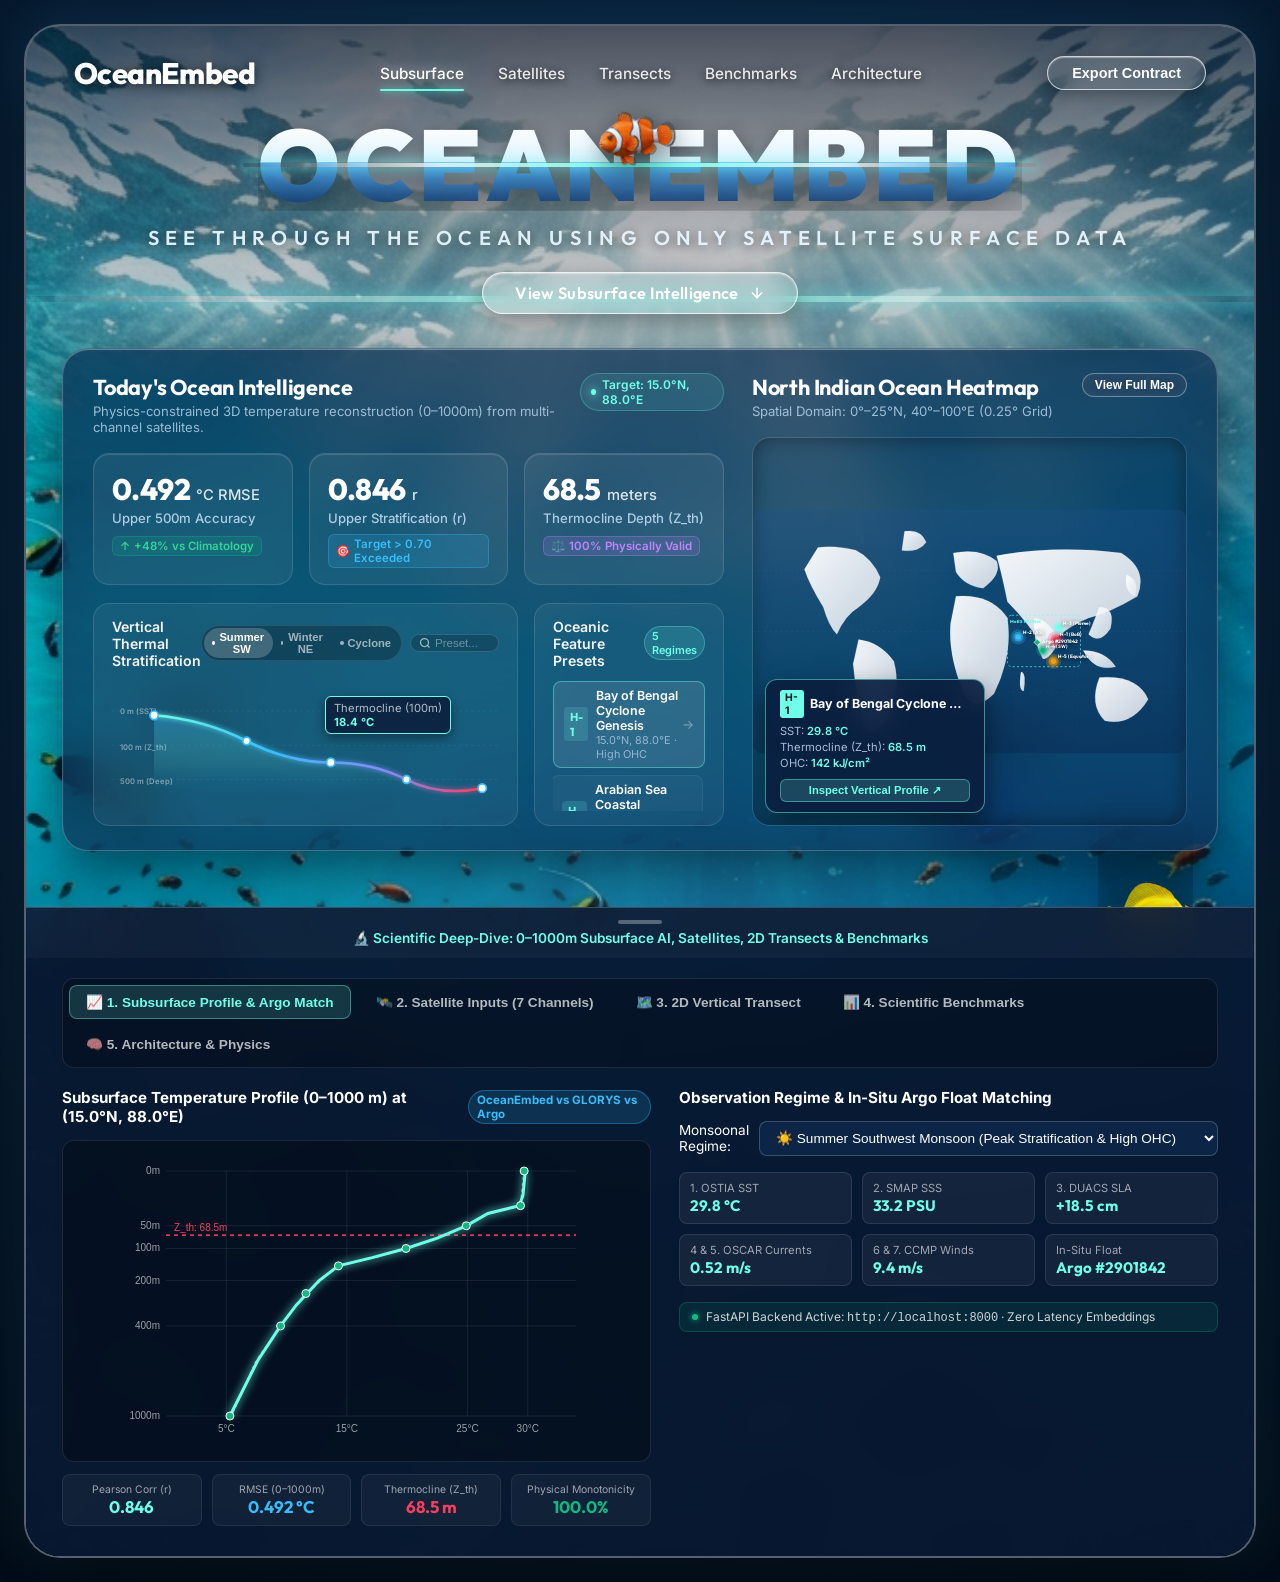
==== demo/standalone_view.html @ 636c7d79 "add standalone view HTML demo for OceanEmbed dashboard" ====
<!DOCTYPE html>
<html lang="en">
<head>
  <meta charset="UTF-8">
  <meta name="viewport" content="width=device-width, initial-scale=1.0">
  <title>OceanEmbed — Subsurface Ocean AI Dashboard</title>
  <meta name="description" content="OceanEmbed: Seeing through the ocean using only satellite surface data. Subsurface thermal reconstruction (0–1000m), physics-aware ViT-MAE pretraining, and Argo float validation.">
  <link rel="preconnect" href="https://fonts.googleapis.com">
  <link rel="preconnect" href="https://fonts.gstatic.com" crossorigin>
  <link href="https://fonts.googleapis.com/css2?family=Inter:wght@300;400;500;600;700&family=Outfit:wght@400;500;600;700;800;900&display=swap" rel="stylesheet">
  <style>/* ==========================================================================
   OceanEmbed — Premium Subsurface Ocean AI Design System
   Matches Reference Design: Floating navigation, undersea background,
   split waterline typography, and glassmorphic floating dashboard.
   ========================================================================== */

:root {
  /* Color Palette */
  --color-ocean-deep: #05162C;
  --color-ocean-navy: #0A2540;
  --color-ocean-cyan: #6FFFE9;
  --color-ocean-sky: #38BDF8;
  --color-ocean-azure: #0284C7;
  --color-ocean-rose: #F43F5E;
  --color-ocean-emerald: #10B981;
  --color-ocean-gold: #F59E0B;
  
  /* Glassmorphism & Translucency */
  --glass-bg-primary: rgba(14, 42, 77, 0.72);
  --glass-bg-secondary: rgba(255, 255, 255, 0.08);
  --glass-bg-hover: rgba(255, 255, 255, 0.14);
  --glass-border-light: rgba(255, 255, 255, 0.22);
  --glass-border-subtle: rgba(255, 255, 255, 0.12);
  --glass-border-highlight: rgba(111, 255, 233, 0.45);
  --glass-shadow: 0 20px 50px rgba(0, 8, 24, 0.55);
  --glass-inner-glow: inset 0 1px 1px rgba(255, 255, 255, 0.35);

  /* Typography */
  --font-heading: 'Outfit', -apple-system, BlinkMacSystemFont, 'Segoe UI', Roboto, sans-serif;
  --font-body: 'Inter', -apple-system, BlinkMacSystemFont, 'Segoe UI', Roboto, sans-serif;

  /* Transitions */
  --transition-smooth: all 0.3s cubic-bezier(0.16, 1, 0.3, 1);
}

/* Reset & Base Setup */
*, *::before, *::after {
  box-sizing: border-box;
  margin: 0;
  padding: 0;
}

html, body {
  width: 100%;
  min-height: 100vh;
  background-color: #030d1a;
  color: #FFFFFF;
  font-family: var(--font-body);
  overflow-x: hidden;
  -webkit-font-smoothing: antialiased;
  -moz-osx-font-smoothing: grayscale;
}

/* Outer Viewport Container */
.app-viewport {
  width: 100%;
  min-height: 100vh;
  display: flex;
  align-items: center;
  justify-content: center;
  padding: 24px;
  background: radial-gradient(circle at 50% 30%, #0c2b4e 0%, #030d1a 100%);
}

/* Rounded Master Window Frame (Exact match to reference screenshot rounded frame) */
.window-frame {
  width: 100%;
  max-width: 1380px;
  min-height: 880px;
  border-radius: 36px;
  position: relative;
  overflow: hidden;
  background-color: var(--color-ocean-deep);
  border: 2px solid rgba(255, 255, 255, 0.32);
  box-shadow: 
    0 30px 80px rgba(0, 0, 0, 0.7),
    0 0 50px rgba(56, 189, 248, 0.2),
    inset 0 1px 2px rgba(255, 255, 255, 0.4);
  display: flex;
  flex-direction: column;
}

/* Photorealistic Underwater Ocean Background */
.ocean-bg-layer {
  position: absolute;
  top: 0;
  left: 0;
  width: 100%;
  height: 100%;
  background-size: cover;
  background-position: center top;
  z-index: 1;
  transform: scale(1.02);
  filter: saturate(1.15) brightness(0.92);
}

/* Sunlight Caustics & Depth Gradients */
.ocean-caustics-layer {
  position: absolute;
  top: 0;
  left: 0;
  width: 100%;
  height: 100%;
  z-index: 2;
  pointer-events: none;
  background: 
    linear-gradient(180deg, rgba(3, 14, 32, 0.7) 0%, rgba(3, 14, 32, 0.2) 15%, transparent 35%),
    radial-gradient(ellipse at 50% 15%, rgba(255, 255, 255, 0.18) 0%, transparent 60%),
    linear-gradient(180deg, transparent 50%, rgba(5, 22, 44, 0.5) 75%, rgba(3, 13, 26, 0.85) 100%);
}

/* Animated Floating Bubbles */
.bubbles-container {
  position: absolute;
  inset: 0;
  z-index: 3;
  pointer-events: none;
  overflow: hidden;
}

.bubble {
  position: absolute;
  bottom: -40px;
  background: radial-gradient(circle at 30% 30%, rgba(255, 255, 255, 0.8), rgba(111, 255, 233, 0.2) 60%, rgba(255, 255, 255, 0.05) 100%);
  border: 1px solid rgba(255, 255, 255, 0.4);
  border-radius: 50%;
  box-shadow: inset 0 0 6px rgba(255, 255, 255, 0.5), 0 0 8px rgba(111, 255, 233, 0.3);
  animation: floatBubble linear infinite;
}

@keyframes floatBubble {
  0% { transform: translateY(0) translateX(0) scale(0.8); opacity: 0; }
  15% { opacity: 0.75; }
  85% { opacity: 0.75; }
  100% { transform: translateY(-900px) translateX(60px) scale(1.2); opacity: 0; }
}

/* Ambient Swimming Marine Life */
.ambient-marine-layer {
  position: absolute;
  inset: 0;
  z-index: 3;
  pointer-events: none;
  overflow: hidden;
}

.swimming-fish {
  position: absolute;
  filter: drop-shadow(0 10px 15px rgba(0, 0, 0, 0.4));
  transition: transform 0.2s ease;
}

.fish-yellow {
  width: 95px;
  right: 5%;
  top: 52%;
  animation: swimYellow 24s ease-in-out infinite;
}

.fish-blue {
  width: 105px;
  right: 18%;
  top: 44%;
  animation: swimBlue 30s ease-in-out infinite;
}

.fish-clown-ambient {
  width: 65px;
  left: 6%;
  top: 48%;
  animation: swimClownAmbient 28s ease-in-out infinite;
}

@keyframes swimYellow {
  0% { transform: translate(0, 0) scaleX(1); }
  45% { transform: translate(-80px, 30px) scaleX(1); }
  50% { transform: translate(-80px, 30px) scaleX(-1); }
  95% { transform: translate(20px, -20px) scaleX(-1); }
  100% { transform: translate(0, 0) scaleX(1); }
}

@keyframes swimBlue {
  0% { transform: translate(0, 0) scaleX(1); }
  40% { transform: translate(120px, -40px) scaleX(1); }
  50% { transform: translate(120px, -40px) scaleX(-1); }
  90% { transform: translate(-40px, 20px) scaleX(-1); }
  100% { transform: translate(0, 0) scaleX(1); }
}

@keyframes swimClownAmbient {
  0% { transform: translate(0, 0) scaleX(1); }
  48% { transform: translate(140px, -25px) scaleX(1); }
  52% { transform: translate(140px, -25px) scaleX(-1); }
  98% { transform: translate(0, 15px) scaleX(-1); }
  100% { transform: translate(0, 0) scaleX(1); }
}

/* Waterline Slice & Refraction Glow */
.waterline-slice {
  position: absolute;
  top: 270px;
  left: 0;
  width: 100%;
  height: 6px;
  z-index: 4;
  pointer-events: none;
}

.waterline-glow {
  width: 100%;
  height: 100%;
  background: linear-gradient(90deg, 
    rgba(255, 255, 255, 0) 0%, 
    rgba(255, 255, 255, 0.4) 20%, 
    rgba(111, 255, 233, 0.8) 50%, 
    rgba(255, 255, 255, 0.4) 80%, 
    rgba(255, 255, 255, 0) 100%
  );
  box-shadow: 0 0 15px rgba(111, 255, 233, 0.6), 0 0 30px rgba(56, 189, 248, 0.4);
  animation: waveShimmer 6s ease-in-out infinite;
}

@keyframes waveShimmer {
  0%, 100% { opacity: 0.6; transform: scaleY(1); }
  50% { opacity: 0.95; transform: scaleY(1.4); }
}

/* ==========================================================================
   TOP NAVIGATION BAR (Seamless Clean Floating Navigation)
   ========================================================================== */
.top-nav {
  position: relative;
  z-index: 100;
  display: flex;
  align-items: center;
  justify-content: space-between;
  padding: 28px 48px 12px 48px;
  background: transparent;
  border: none;
  box-shadow: none;
}

.brand-logo {
  display: flex;
  align-items: center;
  gap: 10px;
  text-decoration: none;
}

.brand-text {
  font-family: var(--font-heading);
  font-size: 1.85rem;
  font-weight: 800;
  letter-spacing: -0.02em;
  color: #FFFFFF;
  text-shadow: 0 2px 12px rgba(0, 0, 0, 0.7);
  transition: var(--transition-smooth);
}

.brand-logo:hover .brand-text {
  color: var(--color-ocean-cyan);
  text-shadow: 0 0 15px rgba(111, 255, 233, 0.8);
}

/* Nav Links Floating Horizontal List */
.nav-center .nav-links {
  display: flex;
  align-items: center;
  gap: 34px;
  list-style: none;
  background: transparent;
  padding: 0;
  border: none;
  box-shadow: none;
}

.nav-link {
  text-decoration: none;
  font-size: 0.96rem;
  font-weight: 500;
  color: rgba(255, 255, 255, 0.88);
  transition: var(--transition-smooth);
  position: relative;
  padding: 6px 0;
  cursor: pointer;
  white-space: nowrap;
  text-shadow: 0 2px 8px rgba(0, 0, 0, 0.7);
}

.nav-link:hover, .nav-link.active {
  color: #FFFFFF;
  text-shadow: 0 0 12px rgba(255, 255, 255, 0.8), 0 2px 8px rgba(0, 0, 0, 0.8);
}

.nav-link::after {
  content: '';
  position: absolute;
  bottom: -2px;
  left: 0;
  width: 0%;
  height: 2px;
  background: var(--color-ocean-cyan);
  border-radius: 2px;
  box-shadow: 0 0 8px var(--color-ocean-cyan);
  transition: var(--transition-smooth);
}

.nav-link.active::after, .nav-link:hover::after {
  width: 100%;
}

/* Nav Right Action Buttons */
.nav-right {
  display: flex;
  align-items: center;
  gap: 14px;
}

.pill-btn {
  background: rgba(255, 255, 255, 0.08);
  border: 1.5px solid rgba(255, 255, 255, 0.7);
  backdrop-filter: blur(12px);
  -webkit-backdrop-filter: blur(12px);
  color: #FFFFFF;
  padding: 8px 24px;
  border-radius: 9999px;
  font-size: 0.9rem;
  font-weight: 600;
  cursor: pointer;
  transition: var(--transition-smooth);
  box-shadow: 0 4px 15px rgba(0, 0, 0, 0.25), inset 0 1px 1px rgba(255, 255, 255, 0.4);
}

.pill-btn:hover {
  background: rgba(255, 255, 255, 0.25);
  border-color: #FFFFFF;
  box-shadow: 0 0 20px rgba(255, 255, 255, 0.5);
  transform: translateY(-1px);
}

/* ==========================================================================
   HERO SECTION & SUBMERGED "OCEANEMBED" TYPOGRAPHY
   ========================================================================== */
.hero-section {
  position: relative;
  z-index: 10;
  flex: 1;
  display: flex;
  flex-direction: column;
  align-items: center;
  padding: 10px 36px 36px 36px;
}

.hero-title-wrapper {
  position: relative;
  text-align: center;
  margin-top: 5px;
  margin-bottom: 24px;
}

.hero-clownfish-container {
  position: absolute;
  top: -26px;
  left: 45%;
  z-index: 15;
  pointer-events: none;
  animation: clownfishFloat 5s ease-in-out infinite;
}

.hero-clownfish-img {
  width: 90px;
  height: auto;
  filter: drop-shadow(0 8px 12px rgba(0, 0, 0, 0.5));
  transform: rotate(-8deg);
}

@keyframes clownfishFloat {
  0%, 100% { transform: translateY(0px) rotate(-6deg); }
  50% { transform: translateY(-12px) rotate(-11deg); }
}

.split-text-container {
  position: relative;
  display: inline-block;
}

.title-text {
  font-family: var(--font-heading);
  font-size: clamp(3.6rem, 7.8vw, 6.4rem);
  font-weight: 900;
  letter-spacing: 0.04em;
  line-height: 0.92;
  text-transform: uppercase;
  user-select: none;
}

.split-text.top-half {
  position: relative;
  clip-path: polygon(0 0, 100% 0, 100% 48%, 0 48%);
  background: linear-gradient(180deg, #FFFFFF 0%, #D4EFFF 85%, #93C5FD 100%);
  -webkit-background-clip: text;
  -webkit-text-fill-color: transparent;
  filter: drop-shadow(0 4px 10px rgba(0, 0, 0, 0.35));
}

.split-text.bottom-half {
  position: absolute;
  top: 0;
  left: 0;
  width: 100%;
  height: 100%;
  clip-path: polygon(0 47%, 100% 47%, 100% 100%, 0 100%);
  background: linear-gradient(180deg, rgba(80, 170, 240, 0.95) 45%, rgba(12, 45, 95, 0.98) 100%);
  -webkit-background-clip: text;
  -webkit-text-fill-color: transparent;
  filter: drop-shadow(0 15px 25px rgba(0, 0, 0, 0.6));
  opacity: 0.95;
}

.text-waterline-divider {
  position: absolute;
  top: 48%;
  left: -2%;
  width: 104%;
  height: 4px;
  background: linear-gradient(90deg, 
    transparent 0%, 
    rgba(255, 255, 255, 0.8) 25%, 
    rgba(111, 255, 233, 1) 50%, 
    rgba(255, 255, 255, 0.8) 75%, 
    transparent 100%
  );
  border-radius: 2px;
  box-shadow: 0 0 12px rgba(111, 255, 233, 0.9), 0 0 24px rgba(56, 189, 248, 0.6);
  z-index: 12;
  pointer-events: none;
  animation: dividerPulse 4s ease-in-out infinite;
}

@keyframes dividerPulse {
  0%, 100% { opacity: 0.7; transform: scaleX(0.98); }
  50% { opacity: 1; transform: scaleX(1.02); }
}

.hero-subtitle {
  font-family: var(--font-heading);
  font-size: clamp(0.9rem, 1.6vw, 1.25rem);
  font-weight: 600;
  letter-spacing: 0.32em;
  color: rgba(230, 245, 255, 0.95);
  text-transform: uppercase;
  margin-top: 14px;
  margin-bottom: 22px;
  text-shadow: 0 2px 12px rgba(0, 0, 0, 0.6);
}

.hero-cta-wrapper {
  display: flex;
  justify-content: center;
}

.glass-pill-btn {
  display: inline-flex;
  align-items: center;
  gap: 10px;
  background: rgba(255, 255, 255, 0.08);
  border: 1.5px solid rgba(255, 255, 255, 0.75);
  backdrop-filter: blur(14px);
  -webkit-backdrop-filter: blur(14px);
  color: #FFFFFF;
  padding: 10px 32px;
  border-radius: 9999px;
  font-family: var(--font-heading);
  font-size: 1.02rem;
  font-weight: 600;
  letter-spacing: 0.02em;
  cursor: pointer;
  transition: var(--transition-smooth);
  box-shadow: 0 8px 24px rgba(0, 0, 0, 0.35), inset 0 1px 2px rgba(255, 255, 255, 0.5);
}

.glass-pill-btn:hover {
  background: rgba(255, 255, 255, 0.22);
  border-color: #FFFFFF;
  box-shadow: 0 12px 30px rgba(0, 0, 0, 0.45), 0 0 20px rgba(255, 255, 255, 0.4);
  transform: translateY(-2px);
}

/* ==========================================================================
   LOWER FLOATING GLASSMORPHIC DASHBOARD
   ========================================================================== */
.floating-dashboard-card {
  width: 100%;
  background: var(--glass-bg-primary);
  backdrop-filter: blur(28px) saturate(180%);
  -webkit-backdrop-filter: blur(28px) saturate(180%);
  border: 1.5px solid var(--glass-border-light);
  border-radius: 26px;
  box-shadow: var(--glass-shadow), var(--glass-inner-glow);
  padding: 24px 30px;
  margin-top: 10px;
  position: relative;
  z-index: 10;
}

.dashboard-grid {
  display: grid;
  grid-template-columns: 1.45fr 1fr;
  gap: 28px;
}

.col-header {
  display: flex;
  align-items: flex-start;
  justify-content: space-between;
  margin-bottom: 18px;
}

.section-title {
  font-family: var(--font-heading);
  font-size: 1.35rem;
  font-weight: 700;
  color: #FFFFFF;
  letter-spacing: -0.01em;
}

.section-subtext {
  font-size: 0.82rem;
  color: rgba(200, 225, 250, 0.75);
  margin-top: 2px;
}

.live-indicator {
  display: flex;
  align-items: center;
  gap: 6px;
  font-size: 0.75rem;
  font-weight: 600;
  color: var(--color-ocean-cyan);
  background: rgba(111, 255, 233, 0.1);
  border: 1px solid rgba(111, 255, 233, 0.25);
  padding: 3px 10px;
  border-radius: 999px;
}

.pulse-dot {
  width: 6px;
  height: 6px;
  border-radius: 50%;
  background-color: var(--color-ocean-cyan);
  box-shadow: 0 0 8px var(--color-ocean-cyan);
  animation: livePulse 2s infinite;
}

@keyframes livePulse {
  0%, 100% { opacity: 1; transform: scale(1); }
  50% { opacity: 0.4; transform: scale(0.8); }
}

/* 3 Top Metric Cards */
.metrics-cards-row {
  display: grid;
  grid-template-columns: repeat(3, 1fr);
  gap: 16px;
  margin-bottom: 18px;
}

.metric-glass-card {
  background: rgba(255, 255, 255, 0.06);
  border: 1px solid var(--glass-border-subtle);
  border-radius: 16px;
  padding: 16px 18px;
  transition: var(--transition-smooth);
  box-shadow: inset 0 1px 1px rgba(255, 255, 255, 0.15);
}

.metric-glass-card:hover {
  background: rgba(255, 255, 255, 0.1);
  border-color: var(--glass-border-light);
  transform: translateY(-2px);
  box-shadow: 0 8px 20px rgba(0, 0, 0, 0.3);
}

.metric-top-row {
  display: flex;
  align-items: baseline;
  gap: 6px;
  margin-bottom: 2px;
}

.metric-number {
  font-family: var(--font-heading);
  font-size: 1.85rem;
  font-weight: 800;
  color: #FFFFFF;
  letter-spacing: -0.02em;
}

.metric-unit {
  font-family: var(--font-body);
  font-size: 0.92rem;
  font-weight: 500;
  color: rgba(255, 255, 255, 0.85);
}

.metric-label {
  font-size: 0.82rem;
  font-weight: 500;
  color: rgba(200, 225, 250, 0.85);
  margin-bottom: 8px;
}

.metric-badge {
  display: inline-flex;
  align-items: center;
  gap: 4px;
  font-size: 0.72rem;
  font-weight: 600;
  padding: 2px 7px;
  border-radius: 6px;
}

.trend-up {
  color: #34D399;
  background: rgba(16, 185, 129, 0.15);
  border: 1px solid rgba(16, 185, 129, 0.3);
}

.trend-protect {
  color: #38BDF8;
  background: rgba(56, 189, 248, 0.15);
  border: 1px solid rgba(56, 189, 248, 0.3);
}

.trend-zones {
  color: #C084FC;
  background: rgba(192, 132, 252, 0.15);
  border: 1px solid rgba(192, 132, 252, 0.3);
}

/* Bottom Subrow */
.analytics-subrow {
  display: grid;
  grid-template-columns: 1.35fr 1fr;
  gap: 16px;
  flex: 1;
}

.sub-glass-card {
  background: rgba(255, 255, 255, 0.05);
  border: 1px solid var(--glass-border-subtle);
  border-radius: 16px;
  padding: 14px 18px;
  display: flex;
  flex-direction: column;
}

.subcard-header {
  display: flex;
  align-items: center;
  justify-content: space-between;
  margin-bottom: 12px;
}

.subcard-title {
  font-size: 0.88rem;
  font-weight: 600;
  color: rgba(255, 255, 255, 0.95);
}

.chart-controls {
  display: flex;
  align-items: center;
  gap: 8px;
}

.pill-tabs {
  display: flex;
  background: rgba(0, 0, 0, 0.25);
  padding: 2px;
  border-radius: 999px;
  border: 1px solid rgba(255, 255, 255, 0.1);
}

.pill-tab {
  display: inline-flex;
  align-items: center;
  gap: 4px;
  border: none;
  background: transparent;
  color: rgba(255, 255, 255, 0.6);
  font-size: 0.7rem;
  font-weight: 600;
  padding: 3px 8px;
  border-radius: 999px;
  cursor: pointer;
  transition: var(--transition-smooth);
}

.tab-dot {
  width: 4px;
  height: 4px;
  border-radius: 50%;
  background: currentColor;
}

.pill-tab.active {
  background: rgba(255, 255, 255, 0.2);
  color: #FFFFFF;
}

.search-pill-box {
  display: flex;
  align-items: center;
  gap: 4px;
  background: rgba(0, 0, 0, 0.2);
  border: 1px solid rgba(255, 255, 255, 0.15);
  border-radius: 999px;
  padding: 2px 8px;
}

.search-pill-box input {
  background: transparent;
  border: none;
  outline: none;
  color: #FFFFFF;
  font-size: 0.72rem;
  width: 55px;
}

.search-pill-box input::placeholder {
  color: rgba(255, 255, 255, 0.4);
}

.chart-canvas-wrapper {
  position: relative;
  width: 100%;
  height: 120px;
}

.trend-svg {
  width: 100%;
  height: 100%;
  overflow: visible;
}

.chart-axis-label {
  font-size: 9px;
  font-weight: 600;
  fill: rgba(255, 255, 255, 0.45);
  font-family: var(--font-body);
}

.chart-dot {
  fill: #FFFFFF;
  stroke: #38BDF8;
  stroke-width: 2;
  cursor: pointer;
  transition: transform 0.2s ease, fill 0.2s ease;
}

.chart-dot:hover {
  transform: scale(1.5);
  fill: var(--color-ocean-cyan);
}

.chart-tooltip {
  position: absolute;
  top: 15px;
  left: 55%;
  background: rgba(10, 30, 60, 0.9);
  border: 1px solid var(--color-ocean-cyan);
  border-radius: 6px;
  padding: 4px 8px;
  font-size: 0.7rem;
  display: flex;
  flex-direction: column;
  pointer-events: none;
  box-shadow: 0 4px 12px rgba(0, 0, 0, 0.4);
}

.tooltip-title {
  color: rgba(255, 255, 255, 0.7);
}

.tooltip-val {
  font-weight: 700;
  color: var(--color-ocean-cyan);
}

/* Hotspots Interactive List */
.hotspot-badge {
  font-size: 0.68rem;
  font-weight: 600;
  color: var(--color-ocean-cyan);
  background: rgba(111, 255, 233, 0.15);
  border: 1px solid rgba(111, 255, 233, 0.3);
  padding: 2px 7px;
  border-radius: 999px;
}

.hotspots-list {
  display: flex;
  flex-direction: column;
  gap: 7px;
  overflow-y: auto;
  max-height: 130px;
}

.hotspots-list::-webkit-scrollbar {
  width: 3px;
}

.hotspots-list::-webkit-scrollbar-thumb {
  background: rgba(255, 255, 255, 0.2);
  border-radius: 2px;
}

.hotspot-item {
  display: flex;
  align-items: center;
  justify-content: space-between;
  padding: 6px 10px;
  border-radius: 8px;
  background: rgba(255, 255, 255, 0.03);
  border: 1px solid rgba(255, 255, 255, 0.06);
  cursor: pointer;
  transition: var(--transition-smooth);
}

.hotspot-item:hover, .hotspot-item.active {
  background: rgba(255, 255, 255, 0.1);
  border-color: rgba(111, 255, 233, 0.4);
  transform: translateX(2px);
}

.hotspot-left {
  display: flex;
  align-items: center;
  gap: 8px;
}

.hotspot-tag {
  font-family: var(--font-heading);
  font-size: 0.72rem;
  font-weight: 700;
  color: var(--color-ocean-cyan);
  background: rgba(111, 255, 233, 0.15);
  padding: 2px 6px;
  border-radius: 4px;
}

.hotspot-info {
  display: flex;
  flex-direction: column;
}

.hotspot-name {
  font-size: 0.78rem;
  font-weight: 600;
  color: #FFFFFF;
}

.hotspot-sub {
  font-size: 0.68rem;
  color: rgba(200, 225, 250, 0.65);
}

.hotspot-action-icon {
  font-size: 0.8rem;
  color: rgba(255, 255, 255, 0.4);
}

/* ==========================================================================
   RIGHT COLUMN: HEATMAP & WORLD MAP
   ========================================================================== */
.heatmap-col {
  display: flex;
  flex-direction: column;
}

.pill-btn-sm {
  background: rgba(255, 255, 255, 0.08);
  border: 1px solid rgba(255, 255, 255, 0.35);
  backdrop-filter: blur(8px);
  color: #FFFFFF;
  padding: 4px 12px;
  border-radius: 9999px;
  font-size: 0.75rem;
  font-weight: 600;
  cursor: pointer;
  transition: var(--transition-smooth);
}

.pill-btn-sm:hover {
  background: rgba(255, 255, 255, 0.2);
  border-color: #FFFFFF;
}

.world-map-container {
  position: relative;
  width: 100%;
  flex: 1;
  min-height: 220px;
  border-radius: 18px;
  overflow: hidden;
  border: 1px solid rgba(255, 255, 255, 0.12);
  box-shadow: inset 0 0 20px rgba(0, 0, 0, 0.4);
}

.world-map-svg {
  width: 100%;
  height: 100%;
  display: block;
}

.map-hotspot-pin {
  cursor: pointer;
}

.pulse-ring.ring-1 {
  animation: mapPulseRing 2.4s cubic-bezier(0.215, 0.61, 0.355, 1) infinite;
  transform-origin: center;
}

.pulse-ring.ring-2 {
  animation: mapPulseRing 2.4s cubic-bezier(0.215, 0.61, 0.355, 1) 0.8s infinite;
  transform-origin: center;
}

@keyframes mapPulseRing {
  0% { transform: scale(0.6); opacity: 0.9; }
  100% { transform: scale(2.2); opacity: 0; }
}

.pin-label {
  font-family: var(--font-heading);
  font-size: 9px;
  font-weight: 700;
  fill: #FFFFFF;
  text-shadow: 0 1px 4px rgba(0, 0, 0, 0.8);
  pointer-events: none;
}

/* Floating Map Popover Card */
.map-live-popover {
  position: absolute;
  bottom: 12px;
  left: 12px;
  background: rgba(10, 32, 64, 0.92);
  border: 1px solid rgba(111, 255, 233, 0.5);
  backdrop-filter: blur(14px);
  border-radius: 12px;
  padding: 10px 14px;
  width: 220px;
  box-shadow: 0 10px 25px rgba(0, 0, 0, 0.5);
  transition: var(--transition-smooth);
}

.popover-header {
  display: flex;
  align-items: center;
  gap: 6px;
  margin-bottom: 6px;
}

.popover-tag {
  font-size: 0.65rem;
  font-weight: 700;
  background: var(--color-ocean-cyan);
  color: #030d1a;
  padding: 1px 5px;
  border-radius: 3px;
}

.popover-name {
  font-size: 0.78rem;
  color: #FFFFFF;
  white-space: nowrap;
  overflow: hidden;
  text-overflow: ellipsis;
}

.popover-stats {
  font-size: 0.7rem;
  color: rgba(210, 230, 250, 0.8);
  display: flex;
  flex-direction: column;
  gap: 2px;
  margin-bottom: 8px;
}

.popover-stat-highlight {
  color: var(--color-ocean-cyan);
  font-weight: 600;
}

.popover-btn {
  width: 100%;
  background: rgba(111, 255, 233, 0.18);
  border: 1px solid rgba(111, 255, 233, 0.4);
  color: var(--color-ocean-cyan);
  font-size: 0.7rem;
  font-weight: 600;
  padding: 4px 0;
  border-radius: 6px;
  cursor: pointer;
  transition: var(--transition-smooth);
}

.popover-btn:hover {
  background: var(--color-ocean-cyan);
  color: #030d1a;
}

/* ==========================================================================
   SCIENTIFIC EXTENSION DRAWER: OCEANEMBED 5 TABS
   ========================================================================== */
.deep-dive-drawer {
  position: relative;
  z-index: 20;
  background: rgba(8, 25, 50, 0.95);
  backdrop-filter: blur(20px);
  border-top: 1.5px solid var(--glass-border-light);
  transition: transform 0.4s cubic-bezier(0.16, 1, 0.3, 1);
  margin-top: 20px;
  border-bottom-left-radius: 34px;
  border-bottom-right-radius: 34px;
}

.drawer-handle {
  padding: 12px 24px;
  display: flex;
  flex-direction: column;
  align-items: center;
  gap: 6px;
  cursor: pointer;
  background: rgba(255, 255, 255, 0.03);
}

.handle-bar {
  width: 44px;
  height: 4px;
  background: rgba(255, 255, 255, 0.3);
  border-radius: 2px;
}

.handle-text {
  font-size: 0.85rem;
  font-weight: 600;
  color: var(--color-ocean-cyan);
}

.drawer-content {
  padding: 20px 36px 30px;
  display: block;
}

.drawer-tab-nav {
  display: flex;
  gap: 8px;
  flex-wrap: wrap;
  margin-bottom: 20px;
  background: rgba(0, 0, 0, 0.25);
  padding: 6px;
  border-radius: 12px;
  border: 1px solid rgba(255, 255, 255, 0.1);
}

.d-tab-btn {
  background: transparent;
  border: 1px solid transparent;
  color: rgba(255, 255, 255, 0.7);
  padding: 8px 16px;
  border-radius: 8px;
  font-size: 0.85rem;
  font-weight: 600;
  cursor: pointer;
  transition: var(--transition-smooth);
}

.d-tab-btn:hover {
  color: #FFFFFF;
  background: rgba(255, 255, 255, 0.06);
}

.d-tab-btn.active {
  background: rgba(111, 255, 233, 0.15);
  border-color: rgba(111, 255, 233, 0.4);
  color: var(--color-ocean-cyan);
}

.drawer-tab-pane {
  display: none;
}

.drawer-tab-pane.active {
  display: block;
  animation: fadeIn 0.3s ease;
}

@keyframes fadeIn {
  from { opacity: 0; transform: translateY(8px); }
  to { opacity: 1; transform: translateY(0); }
}

.drawer-grid {
  display: grid;
  grid-template-columns: 1.15fr 1fr;
  gap: 28px;
}

.drawer-col-title {
  display: flex;
  align-items: center;
  justify-content: space-between;
  font-size: 0.95rem;
  font-weight: 700;
  margin-bottom: 14px;
}

.badge-ai {
  font-size: 0.72rem;
  background: rgba(56, 189, 248, 0.15);
  border: 1px solid rgba(56, 189, 248, 0.35);
  color: var(--color-ocean-sky);
  padding: 2px 8px;
  border-radius: 999px;
}

.profile-chart-box {
  background: rgba(0, 0, 0, 0.3);
  border: 1px solid rgba(255, 255, 255, 0.1);
  border-radius: 12px;
  padding: 10px;
  display: flex;
  justify-content: center;
}

.profile-metrics-mini {
  display: grid;
  grid-template-columns: repeat(4, 1fr);
  gap: 10px;
  margin-top: 12px;
}

.p-metric {
  background: rgba(255, 255, 255, 0.04);
  border: 1px solid rgba(255, 255, 255, 0.08);
  border-radius: 8px;
  padding: 8px;
  text-align: center;
}

.p-lbl {
  display: block;
  font-size: 0.65rem;
  color: rgba(255, 255, 255, 0.6);
}

.p-val {
  font-family: var(--font-heading);
  font-size: 1.05rem;
  font-weight: 700;
  margin-top: 2px;
}

.regime-selector {
  margin-bottom: 16px;
  display: flex;
  align-items: center;
  gap: 10px;
  font-size: 0.85rem;
}

.styled-select {
  flex: 1;
  background: rgba(14, 42, 77, 0.8);
  border: 1px solid rgba(255, 255, 255, 0.2);
  color: #FFFFFF;
  padding: 8px 12px;
  border-radius: 8px;
  font-size: 0.85rem;
  outline: none;
}

.satellite-channels-grid {
  display: grid;
  grid-template-columns: repeat(3, 1fr);
  gap: 10px;
  margin-bottom: 16px;
}

.channel-chip {
  background: rgba(255, 255, 255, 0.05);
  border: 1px solid rgba(255, 255, 255, 0.1);
  border-radius: 8px;
  padding: 8px 10px;
}

.ch-name {
  display: block;
  font-size: 0.7rem;
  color: rgba(255, 255, 255, 0.6);
}

.ch-val {
  font-family: var(--font-heading);
  font-size: 0.95rem;
  font-weight: 700;
  color: var(--color-ocean-cyan);
}

.api-status-banner {
  display: flex;
  align-items: center;
  gap: 8px;
  font-size: 0.75rem;
  color: rgba(255, 255, 255, 0.8);
  background: rgba(16, 185, 129, 0.1);
  border: 1px solid rgba(16, 185, 129, 0.25);
  padding: 6px 12px;
  border-radius: 8px;
}

.api-dot.live {
  width: 6px;
  height: 6px;
  border-radius: 50%;
  background: var(--color-ocean-emerald);
  box-shadow: 0 0 6px var(--color-ocean-emerald);
}

/* Satellite 6-Grid Styles */
.sat-grid-6 {
  display: grid;
  grid-template-columns: repeat(3, 1fr);
  gap: 16px;
}

.sat-card {
  background: rgba(0, 0, 0, 0.25);
  border: 1px solid rgba(255, 255, 255, 0.1);
  border-radius: 12px;
  padding: 12px;
}

.sat-title {
  font-size: 0.85rem;
  font-weight: 700;
  color: #FFFFFF;
  margin-bottom: 8px;
}

.sat-map-placeholder {
  width: 100%;
  height: 110px;
  border-radius: 8px;
  margin-bottom: 8px;
}

.thermal-gradient { background: linear-gradient(135deg, #1E3A8A 0%, #3B82F6 40%, #EF4444 80%, #F59E0B 100%); }
.salinity-gradient { background: linear-gradient(135deg, #064E3B 0%, #10B981 50%, #FBBF24 100%); }
.sla-gradient { background: linear-gradient(135deg, #1E40AF 0%, #E2E8F0 50%, #B91C1C 100%); }
.currents-gradient { background: linear-gradient(135deg, #0F172A 0%, #0284C7 60%, #6FFFE9 100%); }
.winds-gradient { background: linear-gradient(135deg, #78350F 0%, #D97706 50%, #FDE68A 100%); }
.mhw-gradient { background: linear-gradient(135deg, #450A0A 0%, #DC2626 50%, #FCD34D 100%); }

.sat-meta {
  font-size: 0.72rem;
  color: rgba(200, 225, 250, 0.7);
}

/* Transect Contours */
.transect-box {
  background: rgba(0, 0, 0, 0.3);
  border: 1px solid rgba(255, 255, 255, 0.1);
  border-radius: 14px;
  padding: 16px;
}

.transect-header {
  display: flex;
  justify-content: space-between;
  font-size: 0.95rem;
  margin-bottom: 14px;
}

.transect-contour-viz {
  display: flex;
  flex-direction: column;
  height: 220px;
  border-radius: 10px;
  overflow: hidden;
  border: 1px solid rgba(255, 255, 255, 0.15);
}

.contour-layer {
  display: flex;
  align-items: center;
  justify-content: center;
  font-size: 0.8rem;
  font-weight: 600;
  text-shadow: 0 1px 4px rgba(0, 0, 0, 0.8);
}

.top-mix { flex: 1; background: linear-gradient(90deg, #F87171, #FBBF24, #F87171); color: #030d1a; }
.thermocline-zone { flex: 2; background: linear-gradient(180deg, #60A5FA 0%, #1E3A8A 100%); border-top: 2px dashed #FFFFFF; }
.deep-ocean { flex: 3; background: #07152B; color: rgba(255, 255, 255, 0.6); }

/* Benchmark Table */
.benchmark-table {
  width: 100%;
  border-collapse: collapse;
  background: rgba(0, 0, 0, 0.25);
  border-radius: 12px;
  overflow: hidden;
  border: 1px solid rgba(255, 255, 255, 0.1);
  font-size: 0.85rem;
}

.benchmark-table th, .benchmark-table td {
  padding: 12px 16px;
  text-align: left;
}

.benchmark-table th {
  background: rgba(255, 255, 255, 0.08);
  font-weight: 700;
}

.benchmark-table tr:nth-child(even) {
  background: rgba(255, 255, 255, 0.02);
}

.benchmark-table tr.highlight-row {
  background: rgba(111, 255, 233, 0.08);
  border-left: 3px solid var(--color-ocean-cyan);
}

/* Architecture Cards */
.arch-grid {
  display: grid;
  grid-template-columns: 1fr 1fr;
  gap: 20px;
}

.arch-card {
  background: rgba(0, 0, 0, 0.25);
  border: 1px solid rgba(255, 255, 255, 0.1);
  border-radius: 14px;
  padding: 18px;
}

.arch-card h4 {
  font-family: var(--font-heading);
  font-size: 1.05rem;
  margin-bottom: 10px;
  color: var(--color-ocean-cyan);
}

.arch-card p {
  font-size: 0.85rem;
  line-height: 1.5;
  color: rgba(220, 240, 255, 0.85);
  margin-bottom: 8px;
}

/* JSON Export Modal */
.json-code-box {
  background: #030d1a;
  border: 1px solid rgba(255, 255, 255, 0.15);
  border-radius: 12px;
  padding: 16px;
  max-height: 320px;
  overflow-y: auto;
  font-family: monospace;
  font-size: 0.82rem;
  color: #6FFFE9;
}

/* Modal Window Styles */
.modal-overlay {
  position: fixed;
  inset: 0;
  z-index: 1000;
  background: rgba(3, 13, 26, 0.8);
  backdrop-filter: blur(12px);
  display: flex;
  align-items: center;
  justify-content: center;
  opacity: 0;
  pointer-events: none;
  transition: opacity 0.3s ease;
}

.modal-overlay.open {
  opacity: 1;
  pointer-events: auto;
}

.modal-glass-card {
  width: 90%;
  max-width: 440px;
  background: rgba(14, 42, 77, 0.95);
  border: 1.5px solid var(--glass-border-light);
  border-radius: 24px;
  padding: 32px;
  box-shadow: 0 25px 60px rgba(0, 0, 0, 0.7);
  position: relative;
}

.modal-large {
  max-width: 760px;
}

.modal-close {
  position: absolute;
  top: 18px;
  right: 20px;
  background: none;
  border: none;
  color: rgba(255, 255, 255, 0.6);
  font-size: 1.8rem;
  cursor: pointer;
}

.modal-close:hover {
  color: #FFFFFF;
}

.modal-header {
  margin-bottom: 20px;
}

.modal-title {
  font-family: var(--font-heading);
  font-size: 1.35rem;
  font-weight: 700;
}

.modal-subtitle {
  font-size: 0.85rem;
  color: rgba(200, 225, 250, 0.75);
  margin-top: 4px;
}

.modal-submit-btn {
  background: var(--color-ocean-cyan);
  border: none;
  color: #030d1a;
  padding: 10px 22px;
  border-radius: 8px;
  font-family: var(--font-heading);
  font-size: 0.9rem;
  font-weight: 700;
  cursor: pointer;
  transition: var(--transition-smooth);
}

.modal-submit-btn:hover {
  background: #FFFFFF;
}

/* Responsive */
@media (max-width: 1100px) {
  .dashboard-grid { grid-template-columns: 1fr; }
  .drawer-grid { grid-template-columns: 1fr; }
  .sat-grid-6 { grid-template-columns: 1fr 1fr; }
}

@media (max-width: 768px) {
  .app-viewport { padding: 10px; }
  .window-frame { border-radius: 20px; }
  .top-nav { padding: 16px 20px; }
  .nav-center { display: none; }
  .title-text { font-size: 3rem; }
  .metrics-cards-row { grid-template-columns: 1fr; }
  .analytics-subrow { grid-template-columns: 1fr; }
  .sat-grid-6 { grid-template-columns: 1fr; }
  .arch-grid { grid-template-columns: 1fr; }
}
</style>
</head>
<body>
  <div class="app-viewport">
    
    <!-- Outer Application Card / Frame (matching reference image rounded window aesthetic) -->
    <div class="window-frame">
      
      <!-- Underwater Photorealistic Background Layer -->
      <div class="ocean-bg-layer" style="background-image: url('[data-uri]');"></div>
      
      <!-- Water Surface Rays & Caustics Overlay -->
      <div class="ocean-caustics-layer"></div>
      
      <!-- Animated Bubbles Container -->
      <div class="bubbles-container" id="bubblesContainer"></div>
      
      <!-- Swimming Marine Life -->
      <div class="ambient-marine-layer">
        <img src="[data-uri]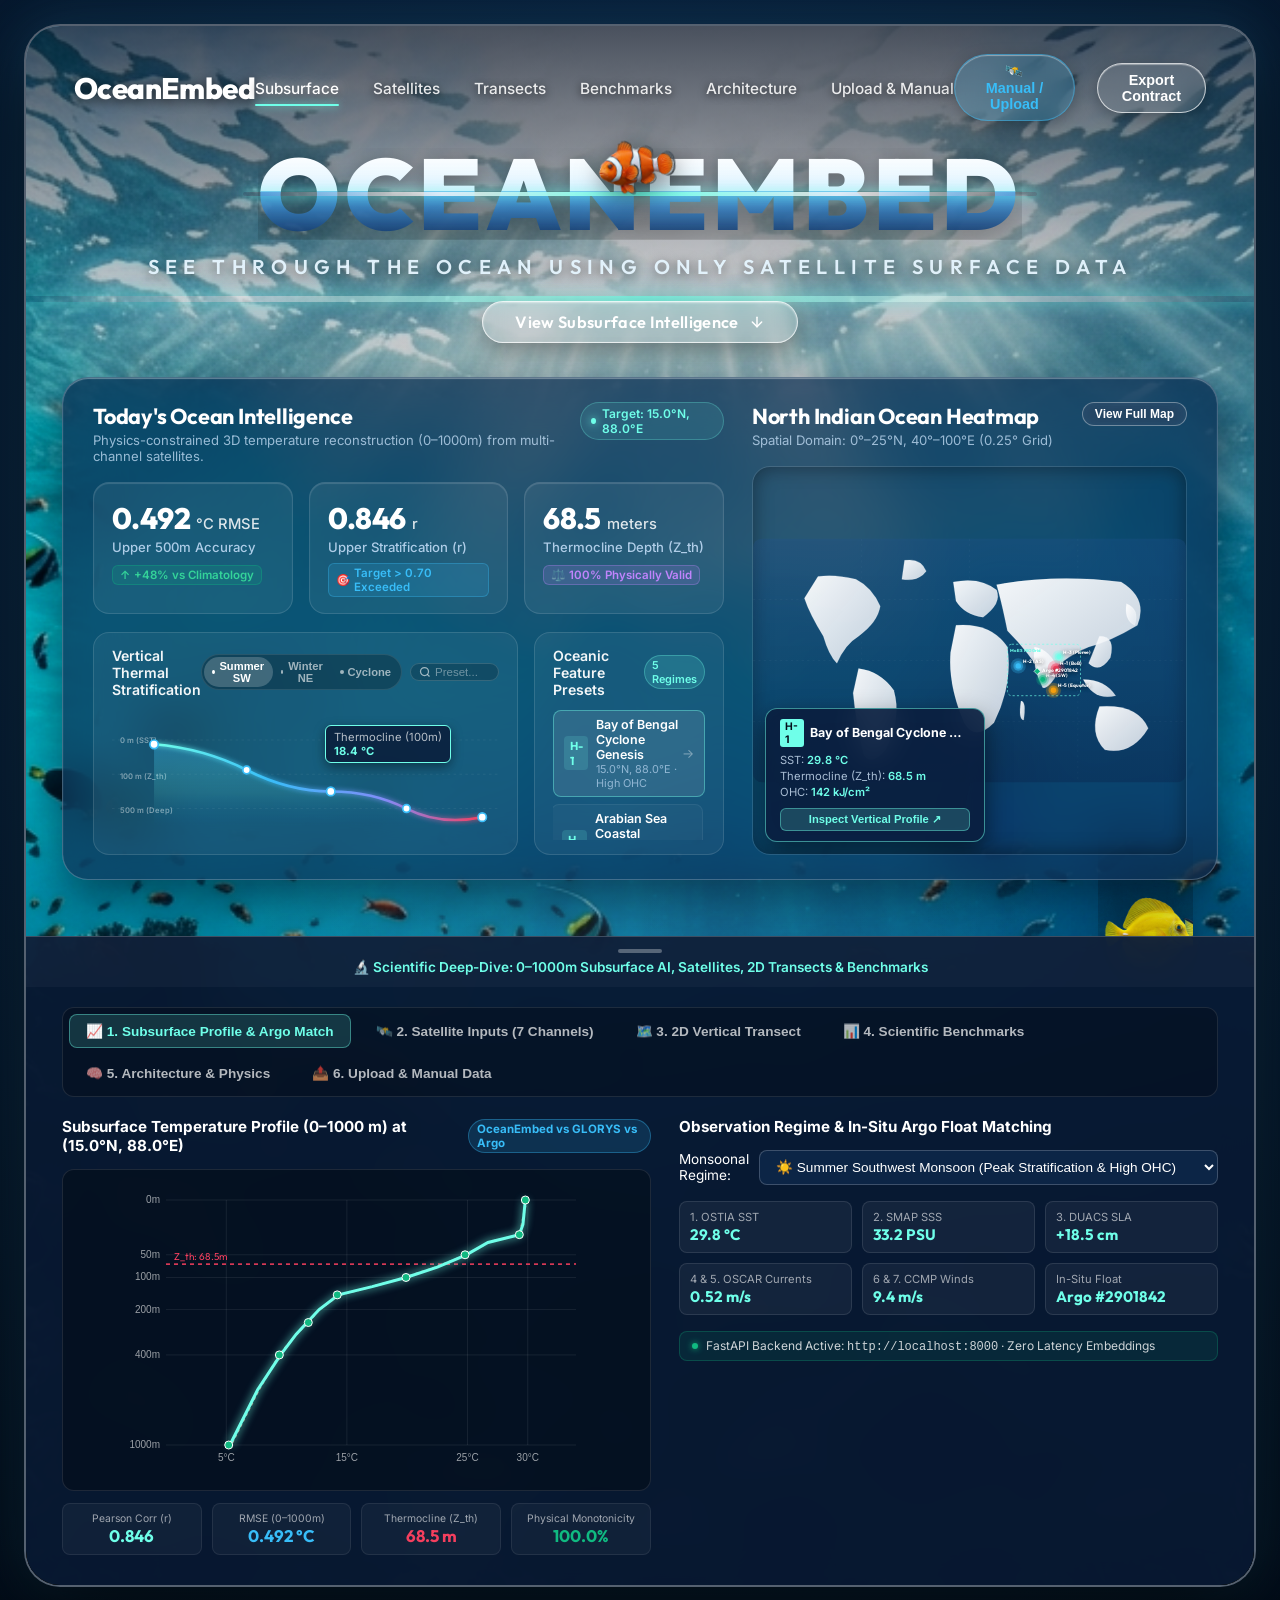
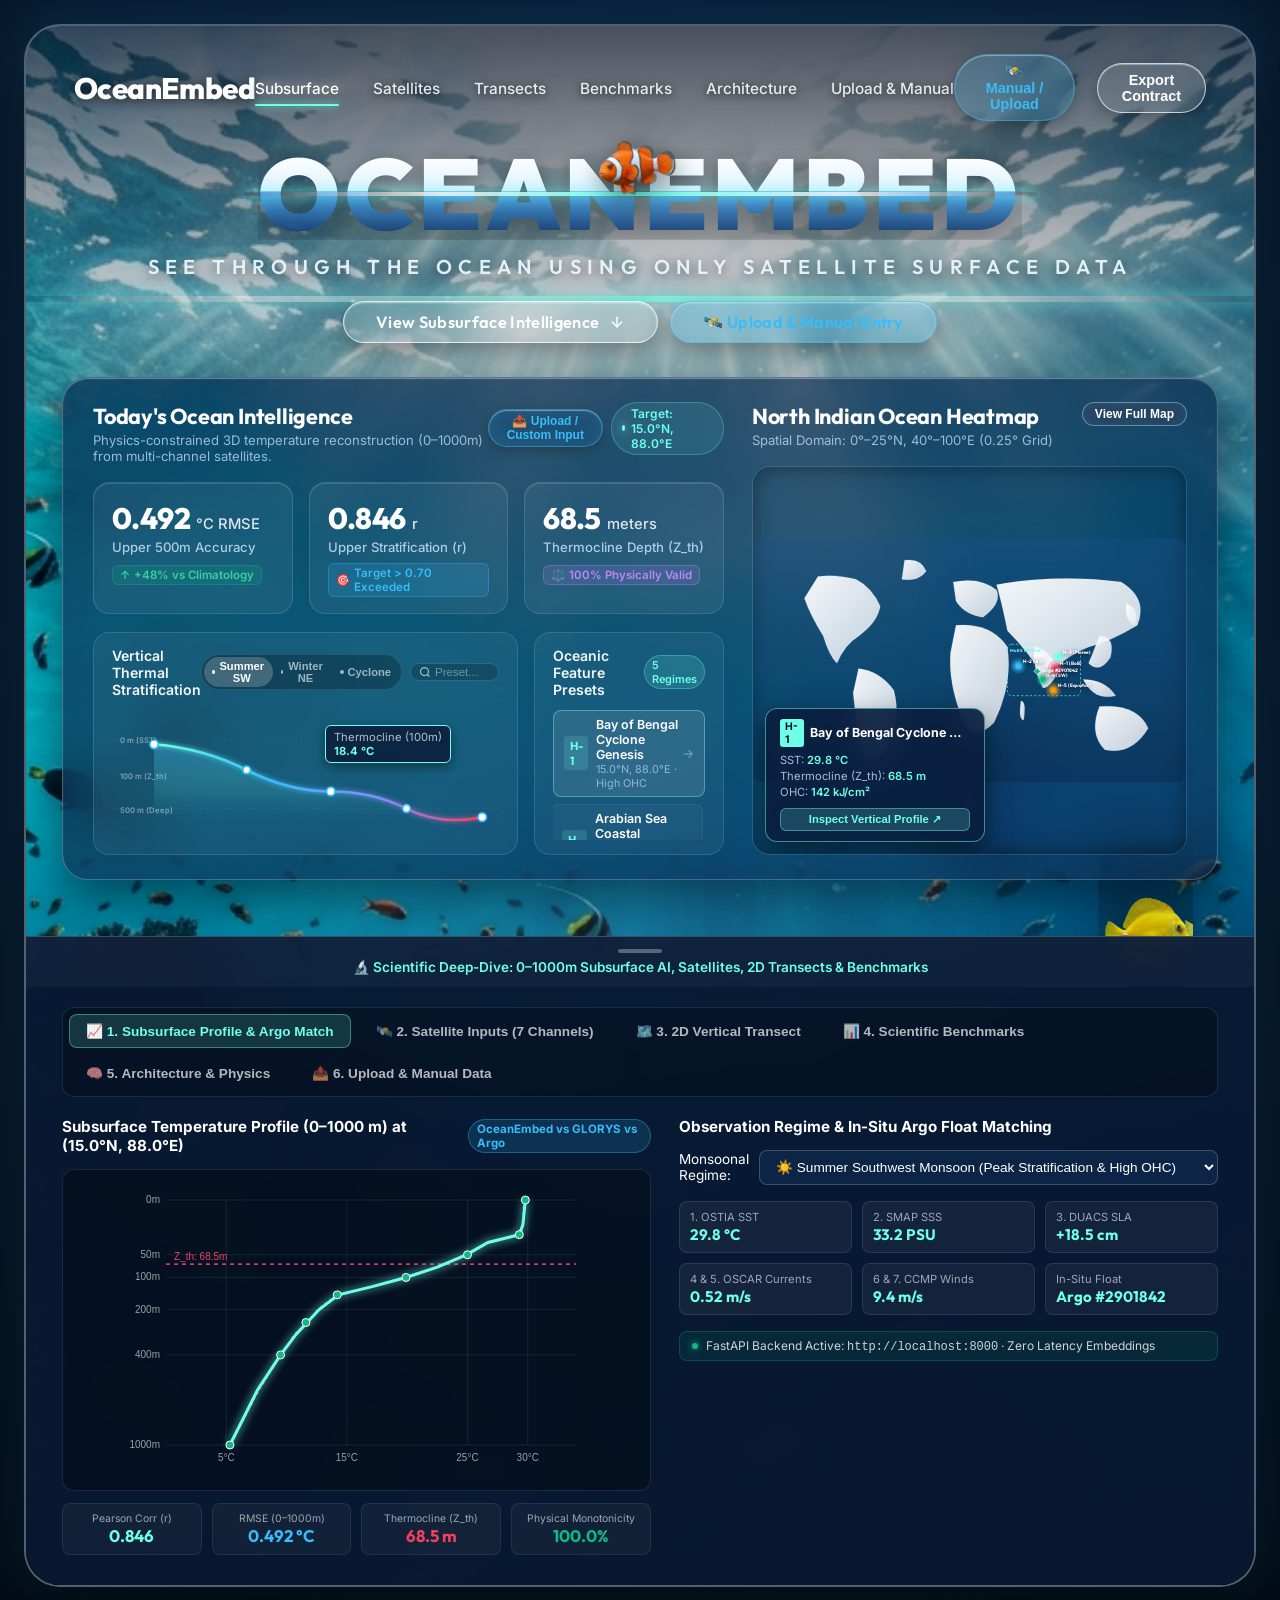
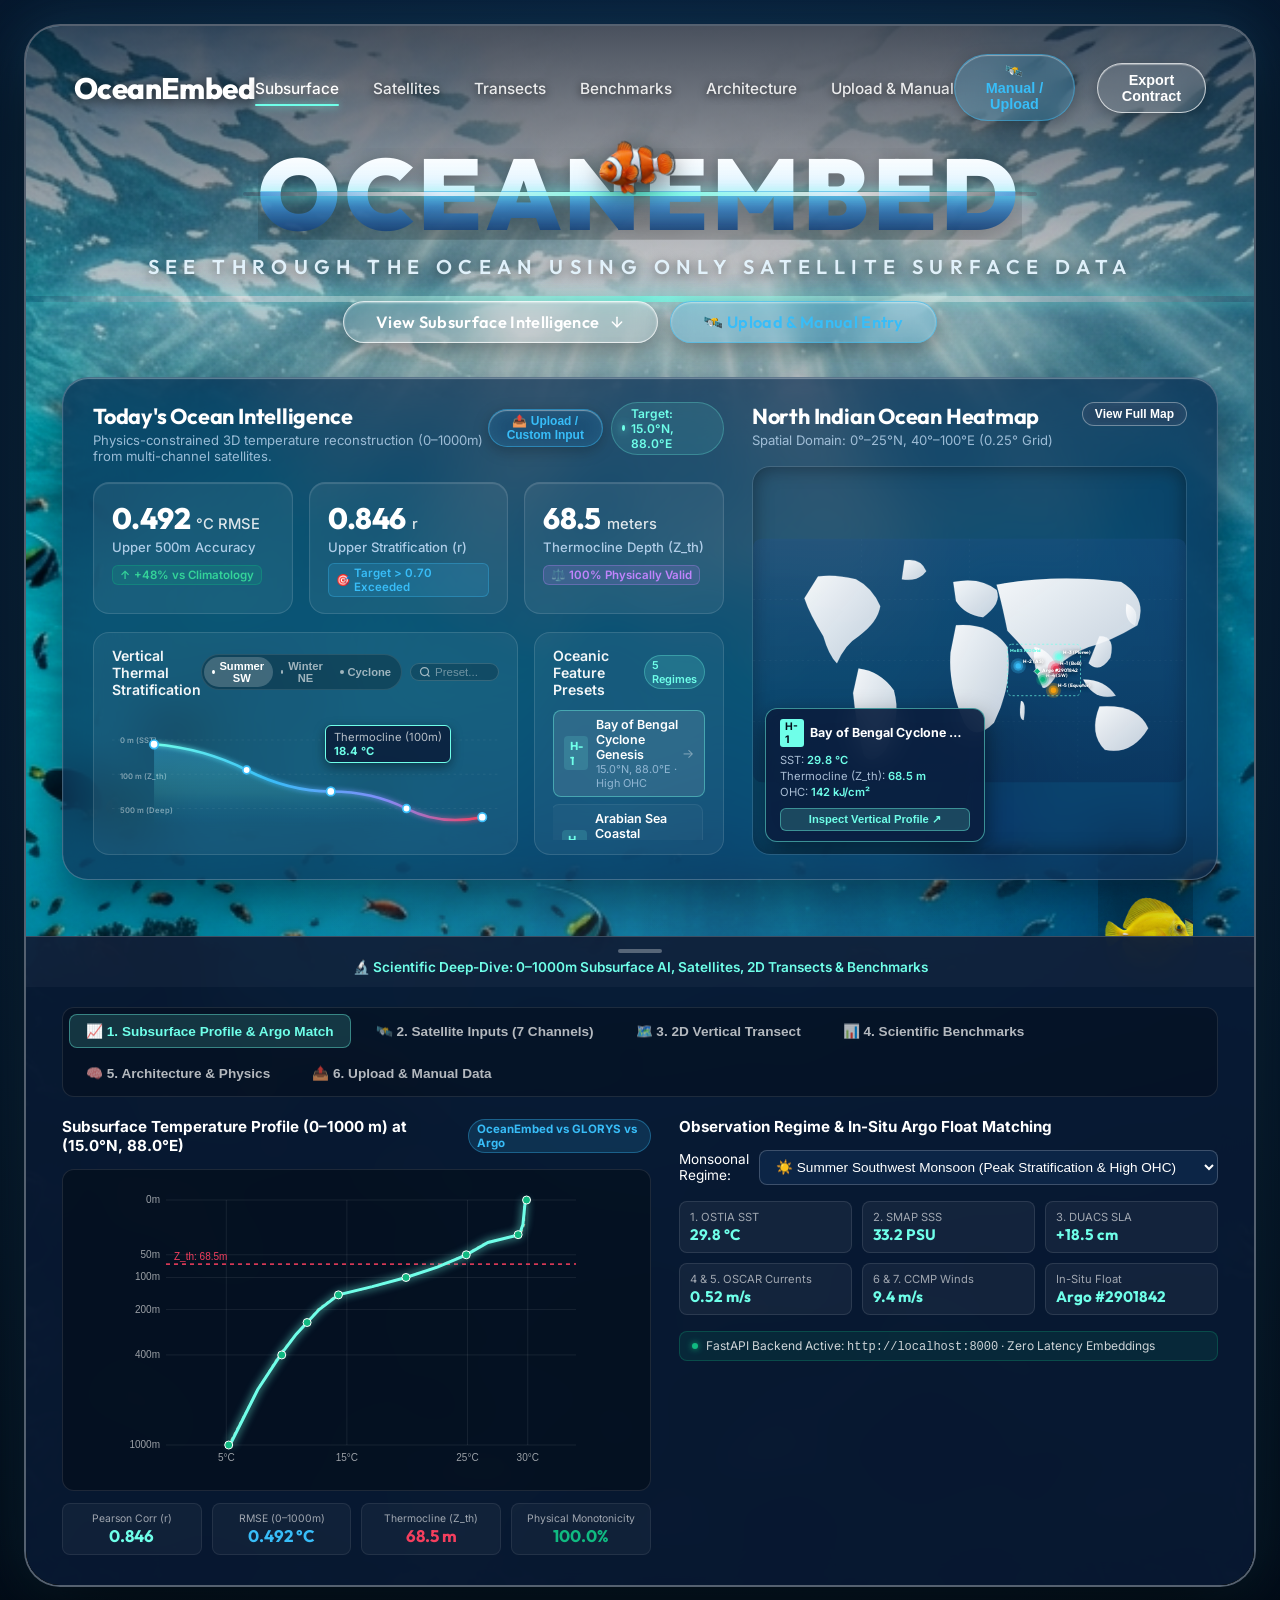
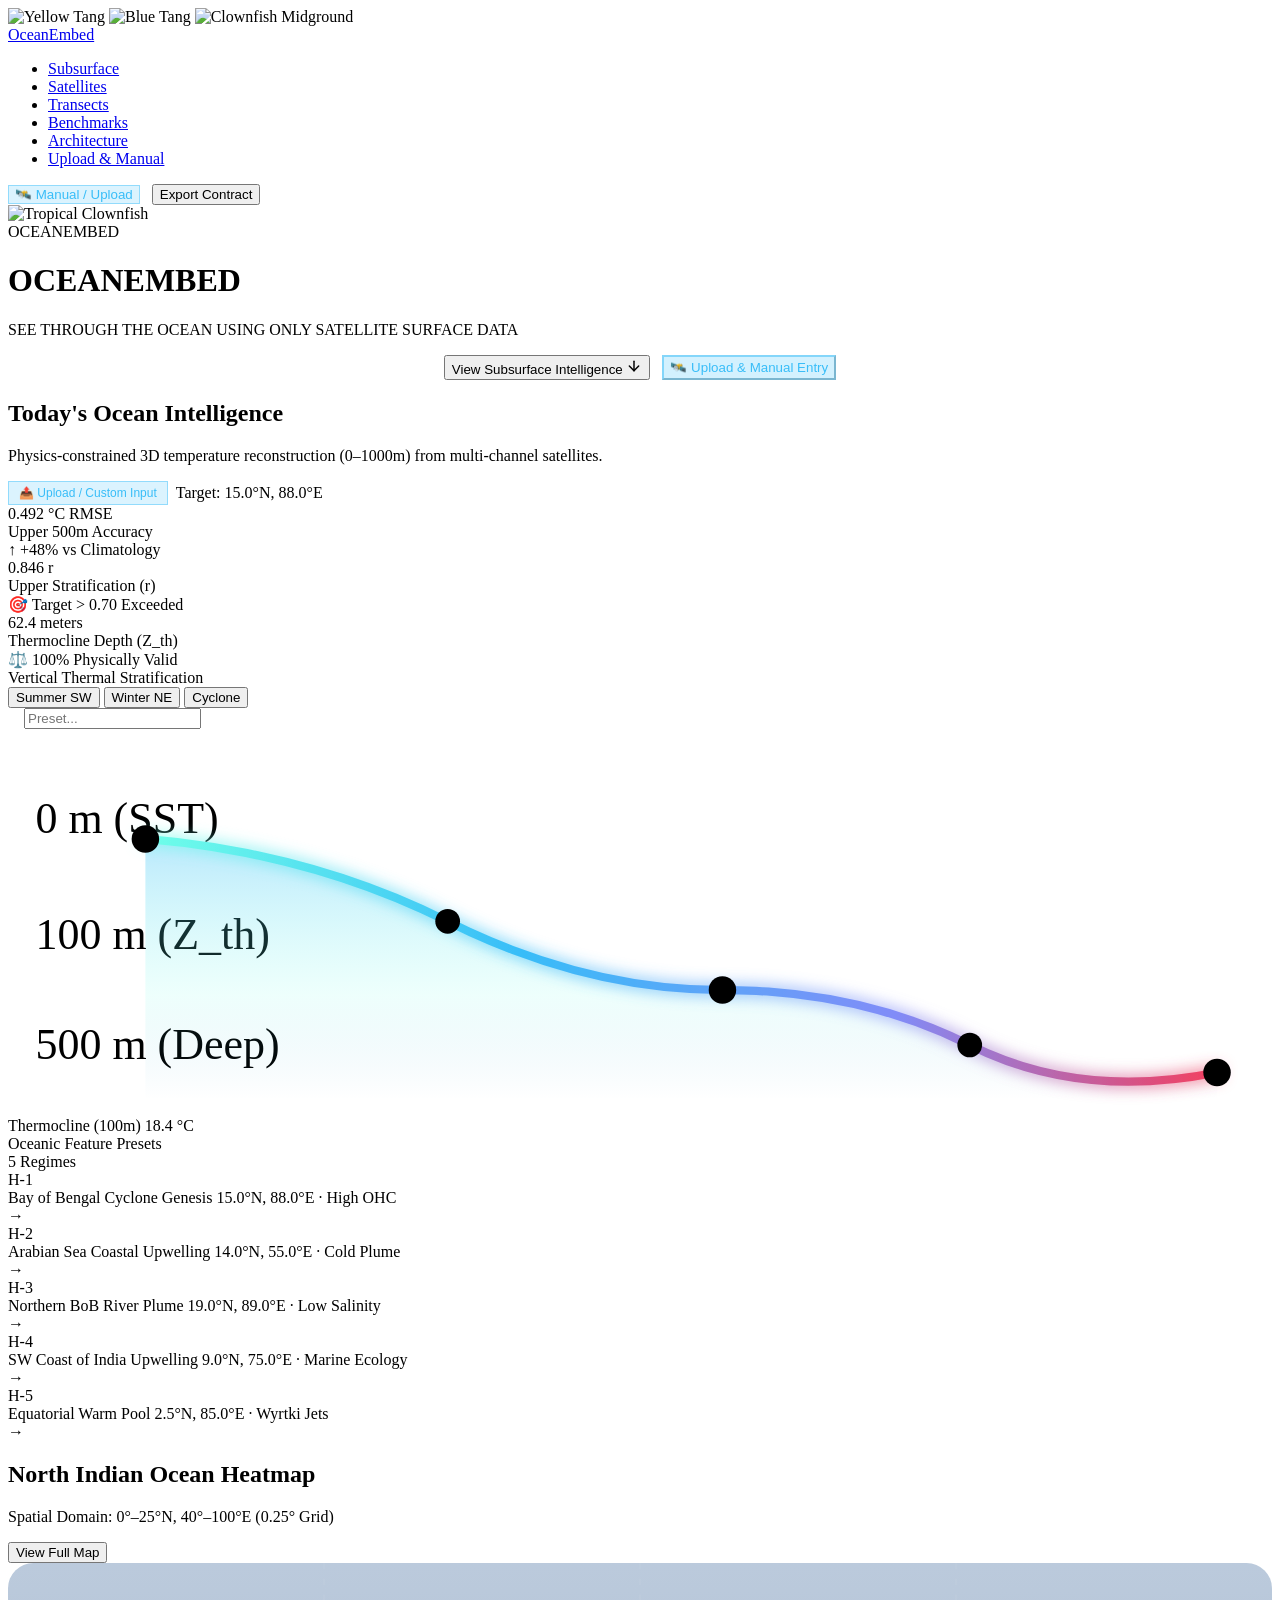
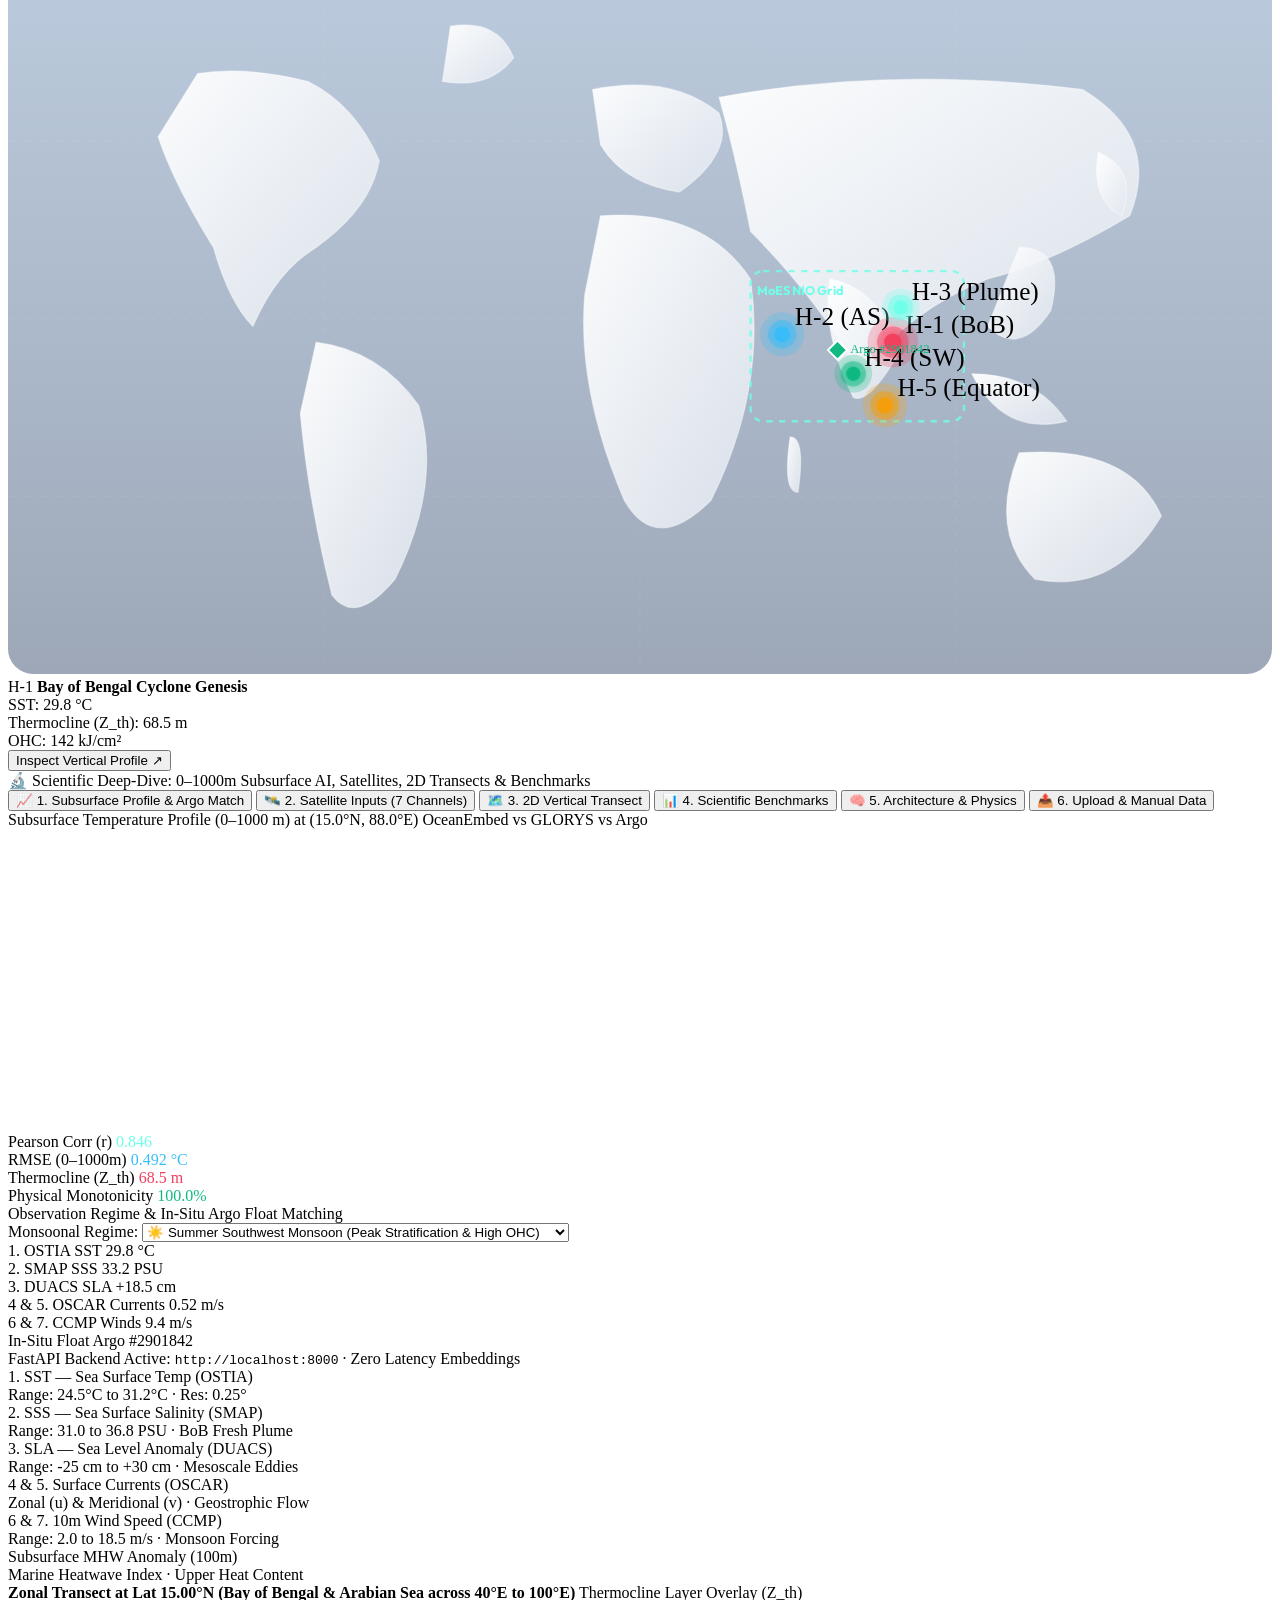
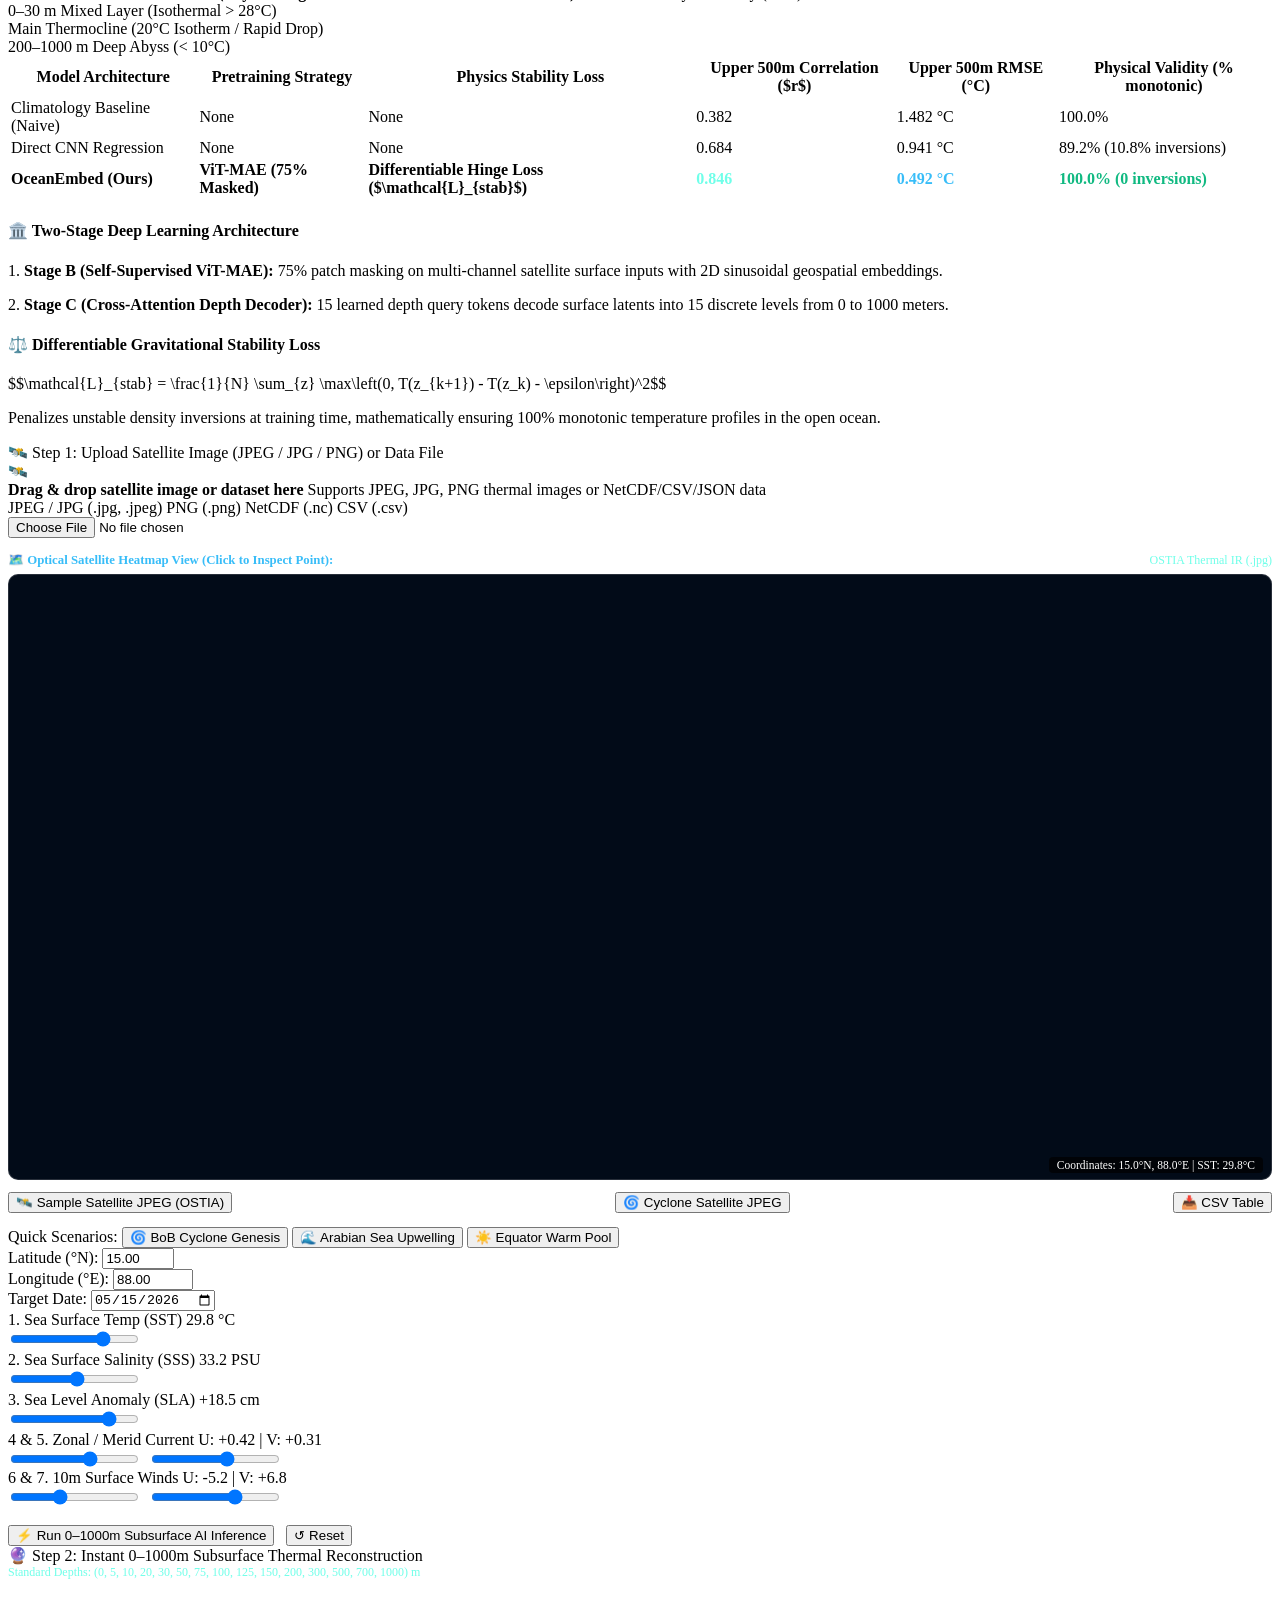
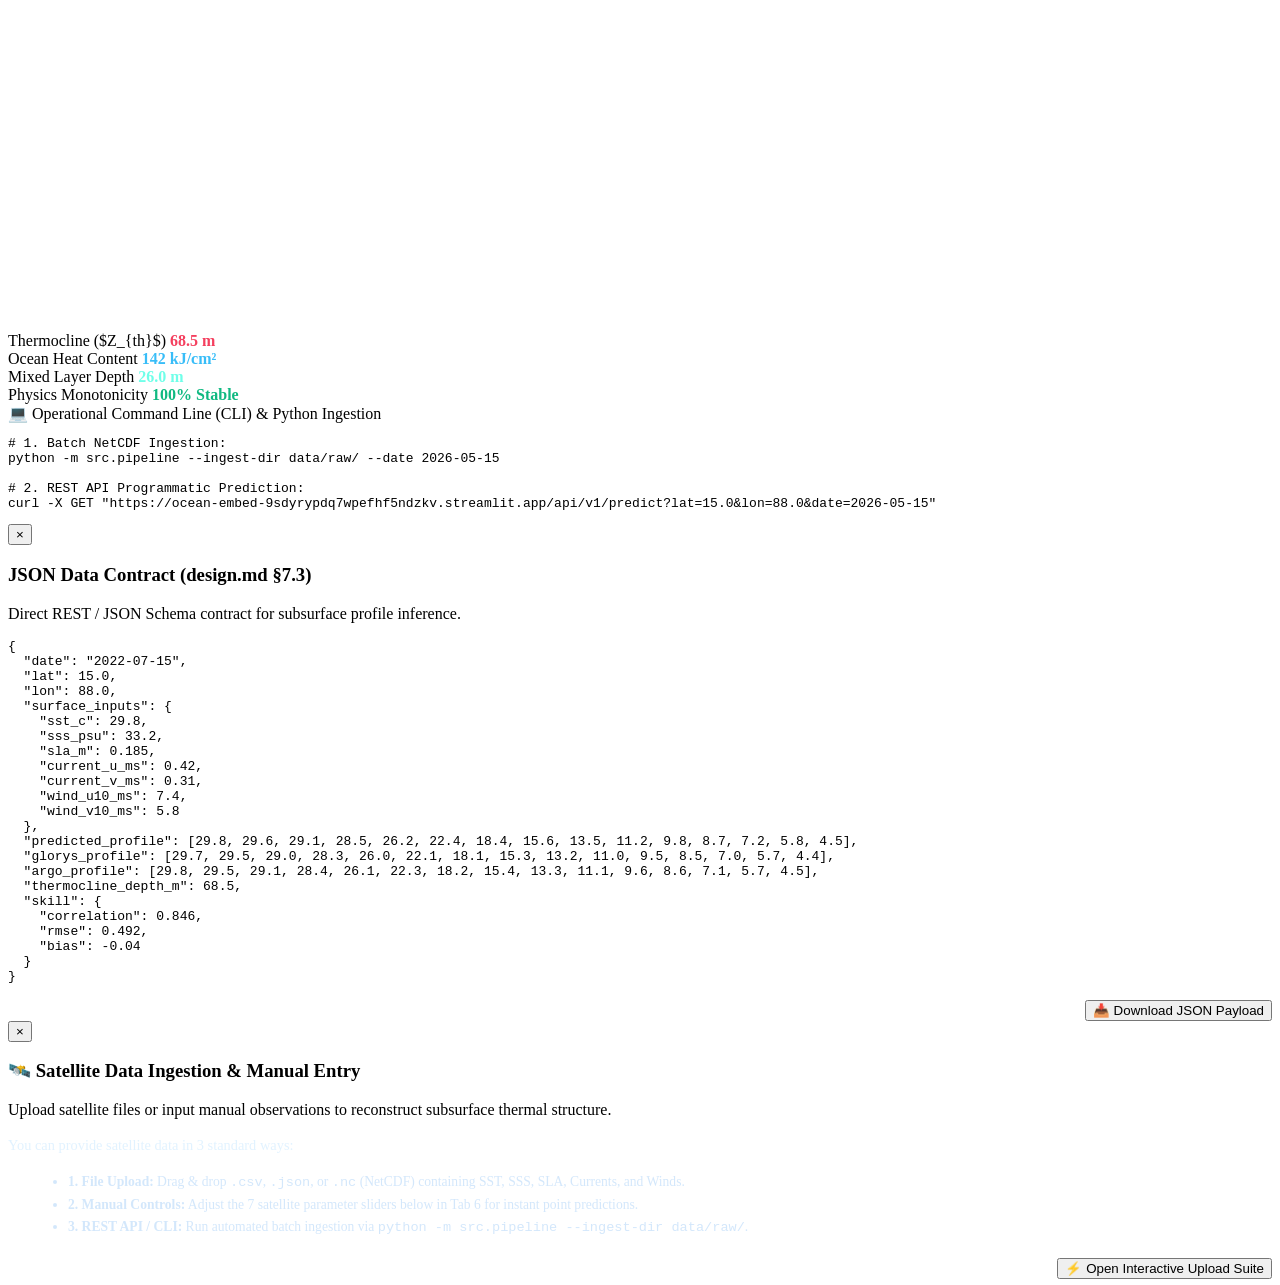
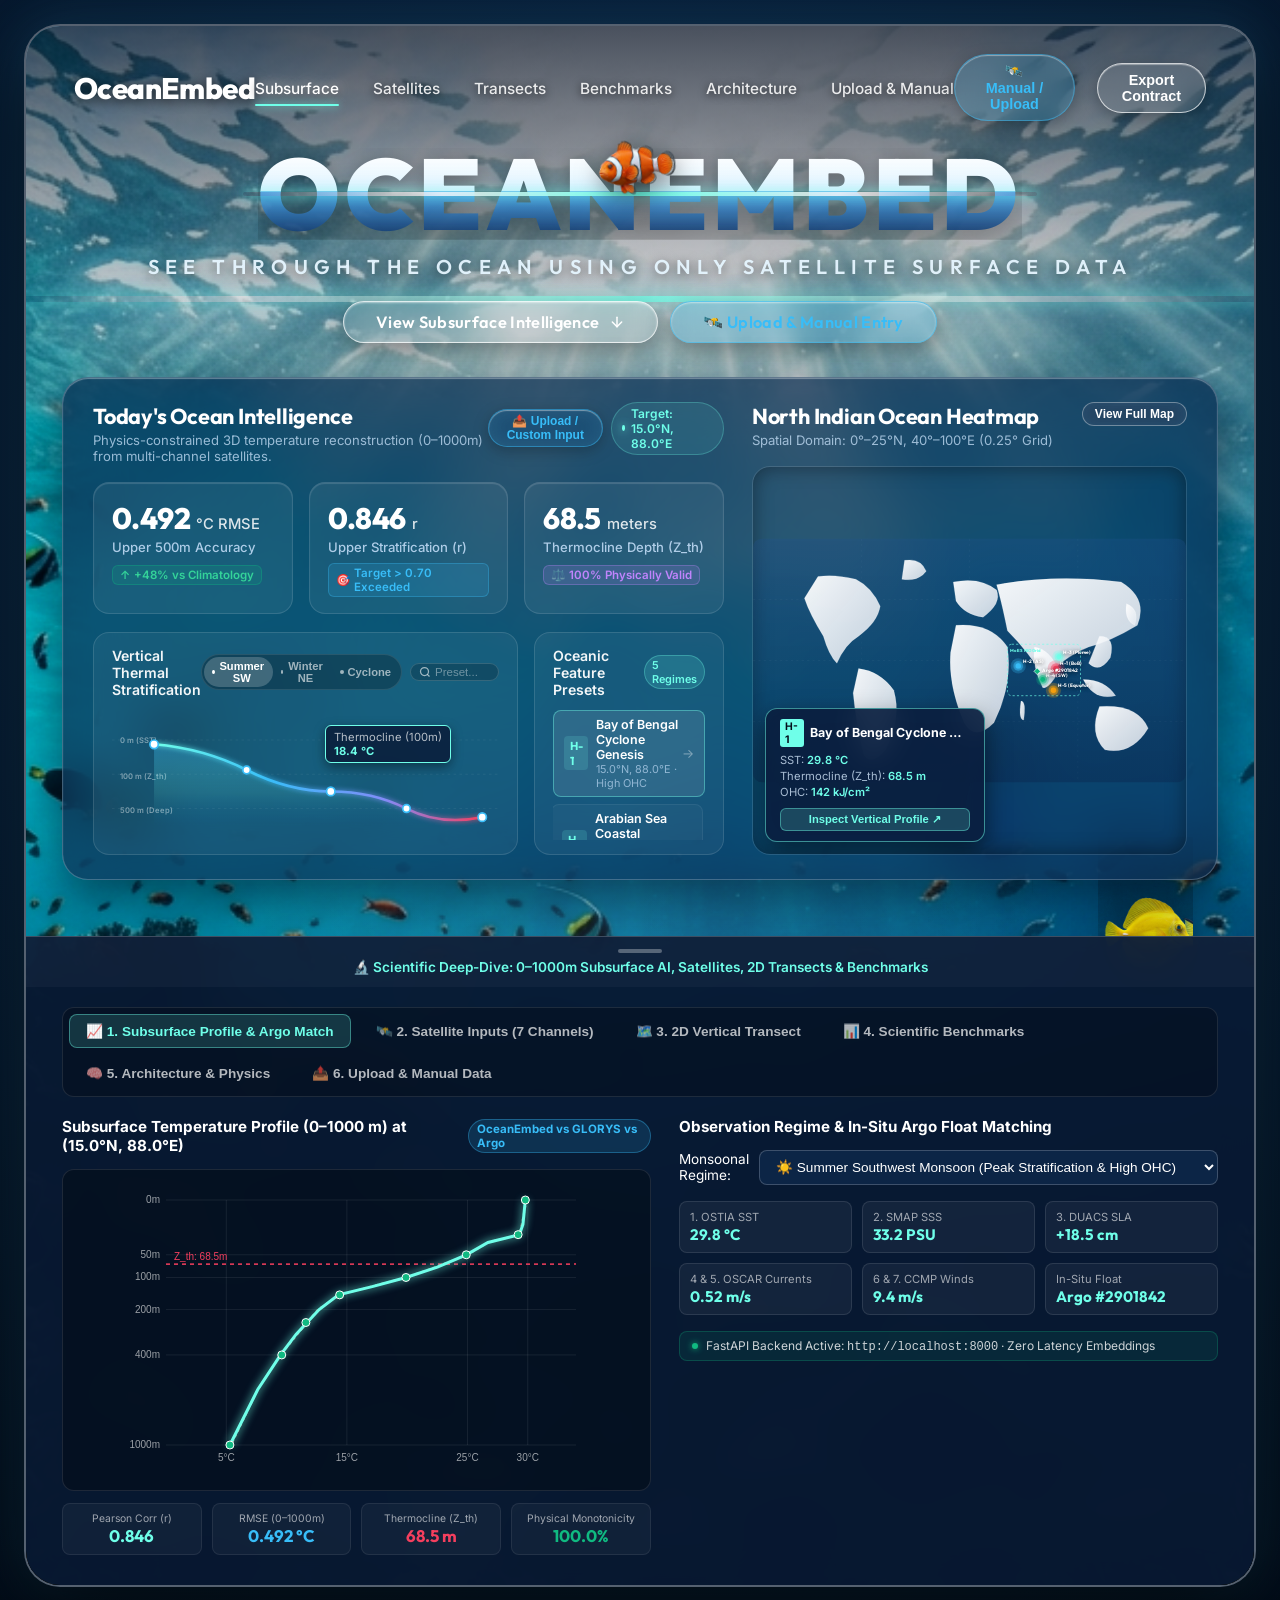
